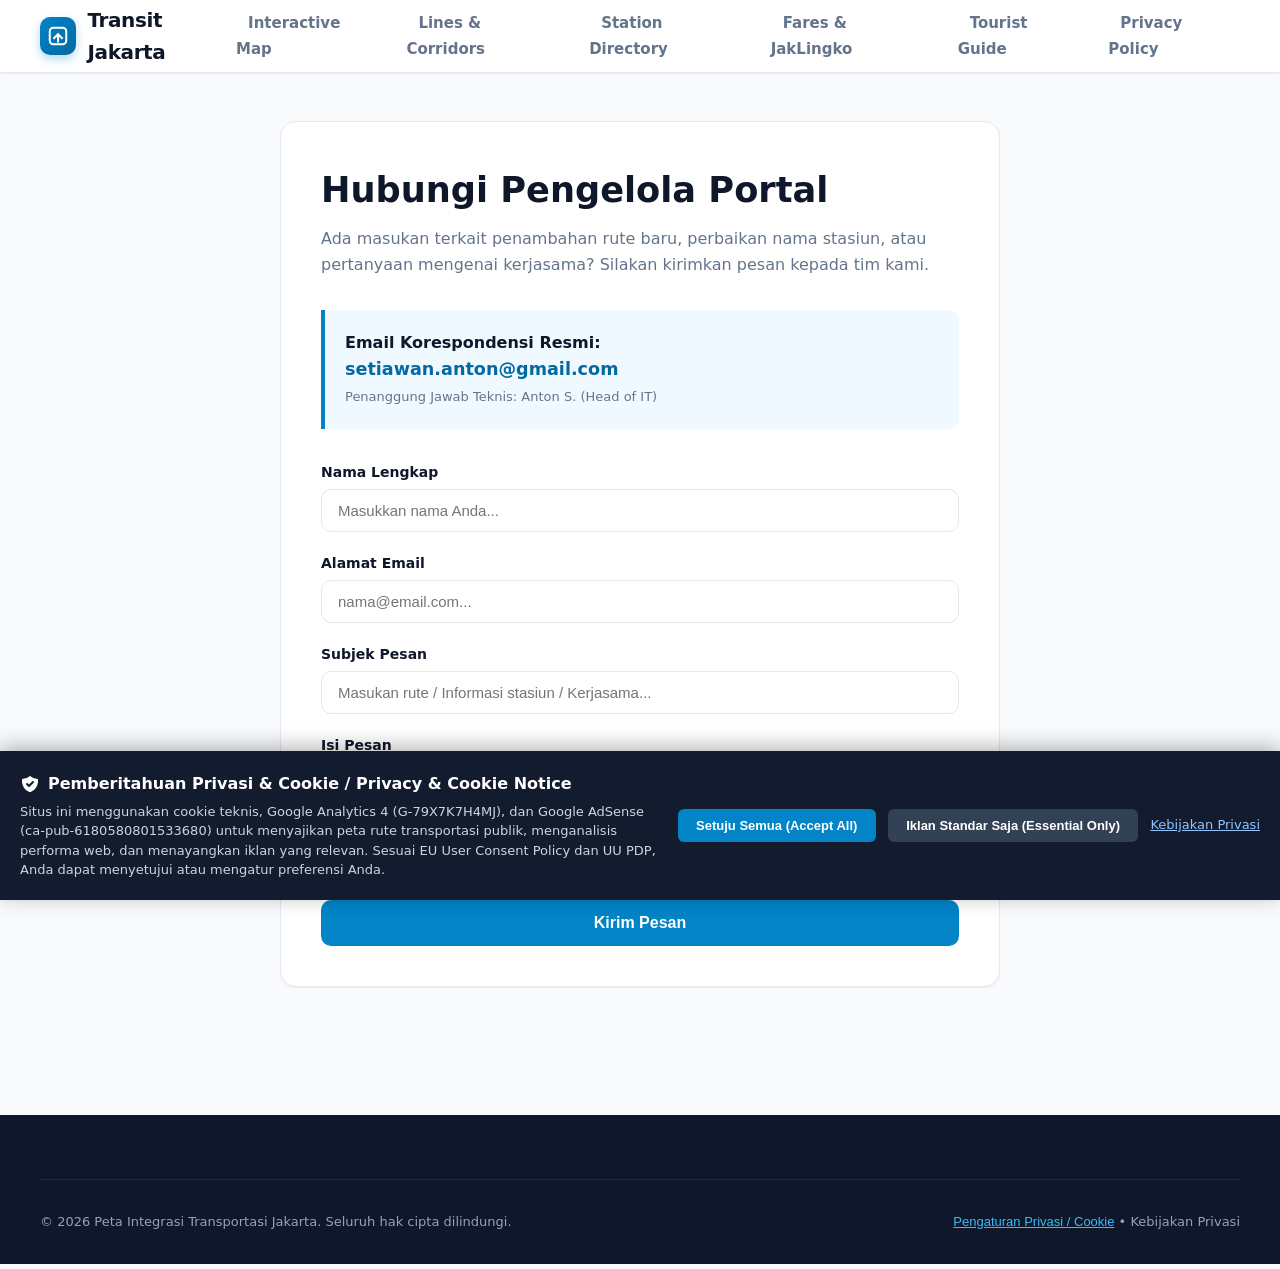
==== contact.html @ 00fa4385 "fix: resolve interactive map menu controls and filter event handlers - Fix syntax error in app.js ca" ====
<!DOCTYPE html>
<html lang="id" dir="ltr">
<head>
  <meta charset="UTF-8">
  <meta name="viewport" content="width=device-width, initial-scale=1.0">
  <title>Hubungi Kami - Peta Integrasi Transportasi Jakarta</title>
  
  <meta name="description" content="Kontak resmi pengelola portal peta integrasi dan rute transportasi umum Jakarta. Kirim pertanyaan, masukan rute, atau konsultasi terkait operasional transit Jabodetabek.">
  <meta name="robots" content="index, follow">
  <link rel="canonical" href="https://jakarta-transit.com/contact.html">

  <!-- Multi-Language SEO hreflang Alternates (10 Languages) -->
  <link rel="alternate" hreflang="x-default" href="https://jakarta-transit.com/contact.html">
  <link rel="alternate" hreflang="id" href="https://jakarta-transit.com/contact.html?lang=id">
  <link rel="alternate" hreflang="en" href="https://jakarta-transit.com/contact.html?lang=en">
  <link rel="alternate" hreflang="zh" href="https://jakarta-transit.com/contact.html?lang=zh">
  <link rel="alternate" hreflang="ja" href="https://jakarta-transit.com/contact.html?lang=ja">
  <link rel="alternate" hreflang="ko" href="https://jakarta-transit.com/contact.html?lang=ko">
  <link rel="alternate" hreflang="ar" href="https://jakarta-transit.com/contact.html?lang=ar">
  <link rel="alternate" hreflang="es" href="https://jakarta-transit.com/contact.html?lang=es">
  <link rel="alternate" hreflang="fr" href="https://jakarta-transit.com/contact.html?lang=fr">
  <link rel="alternate" hreflang="de" href="https://jakarta-transit.com/contact.html?lang=de">
  <link rel="alternate" hreflang="ru" href="https://jakarta-transit.com/contact.html?lang=ru">

  <!-- Google Funding Choices CMP -->
  <script async src="https://fundingchoicesmessages.google.com/i/pub-6180580801533680?ers=1"></script>
  <script>
    (function(){
      function signalGooglefcPresent(){
        if(!window.frames['googlefcPresent']){
          if(document.body){
            var iframe=document.createElement('iframe');
            iframe.style.cssText='width:0;height:0;border:none;';
            iframe.style.display='none';
            iframe.name='googlefcPresent';
            document.body.appendChild(iframe);
          } else {
            setTimeout(signalGooglefcPresent,0);
          }
        }
      }
      signalGooglefcPresent();
    })();
  </script>

  <!-- Google tag (gtag.js) GA4 -->
  <script async src="https://www.googletagmanager.com/gtag/js?id=G-79X7K7H4MJ"></script>
  <script>
    window.dataLayer = window.dataLayer || [];
    function gtag(){dataLayer.push(arguments);}
    gtag('js', new Date());
    gtag('config', 'G-79X7K7H4MJ');
  </script>

  <!-- Google AdSense -->
  <script async src="https://pagead2.googlesyndication.com/pagead/js/adsbygoogle.js?client=ca-pub-6180580801533680" crossorigin="anonymous"></script>

  <link rel="icon" type="image/svg+xml" href="assets/images/favicon.svg">
  <link rel="stylesheet" href="assets/css/main.css">
  <link rel="stylesheet" href="assets/css/rtl.css">
</head>
<body>

  <header class="site-header">
    <div class="container header-inner">
      <a href="index.html" class="logo-link">
        <div class="logo-badge">
          <svg width="22" height="22" fill="none" stroke="currentColor" stroke-width="2.2" viewBox="0 0 24 24" aria-hidden="true"><rect x="3" y="3" width="18" height="18" rx="4"/><path d="M7 15l5-5 5 5M12 10v9"/></svg>
        </div>
        <span>Transit Jakarta</span>
      </a>

      <nav aria-label="Navigasi Utama">
        <ul class="nav-menu">
          <li><a href="index.html#interactive-map-section" class="nav-link" data-i18n="navMap">Peta Interaktif</a></li>
          <li><a href="lines.html" class="nav-link" data-i18n="navLines">Jalur & Koridor</a></li>
          <li><a href="stations.html" class="nav-link" data-i18n="navStations">Daftar Stasiun</a></li>
          <li><a href="fares.html" class="nav-link" data-i18n="navFares">Tarif & JakLingko</a></li>
          <li><a href="tourism.html" class="nav-link" data-i18n="navTourism">Panduan Wisata</a></li>
          <li><a href="privacy-policy.html" class="nav-link" data-i18n="navPrivacy">Kebijakan Privasi</a></li>
        </ul>
      </nav>
    </div>
  </header>

  <main class="container" style="padding: 3rem 1.25rem 4rem; max-width: 760px;">
    <article style="background: white; padding: 2.5rem; border-radius: var(--radius-lg); border: 1px solid var(--border); box-shadow: var(--shadow-sm);">
      <h1 style="font-size: 2.2rem; font-weight: 900; margin-bottom: 0.5rem; color: #0f172a;">Hubungi Pengelola Portal</h1>
      <p style="color: var(--text-muted); line-height: 1.6; margin-bottom: 2rem;">
        Ada masukan terkait penambahan rute baru, perbaikan nama stasiun, atau pertanyaan mengenai kerjasama? Silakan kirimkan pesan kepada tim kami.
      </p>

      <div style="background: #f0f9ff; border-left: 4px solid var(--primary); padding: 1.25rem; border-radius: 0 var(--radius-md) var(--radius-md) 0; margin-bottom: 2rem;">
        <strong>Email Korespondensi Resmi:</strong><br>
        <a href="mailto:setiawan.anton@gmail.com" style="font-size: 1.1rem; font-weight: 700; color: #0369a1;">setiawan.anton@gmail.com</a><br>
        <span style="font-size: 0.813rem; color: var(--text-muted);">Penanggung Jawab Teknis: Anton S. (Head of IT)</span>
      </div>

      <div id="contact-alert-box" style="display:none; padding: 1rem; border-radius: var(--radius-md); background: #dcfce7; color: #166534; font-weight: 600; margin-bottom: 1.5rem;" role="alert"></div>

      <form id="contact-form" style="display: flex; flex-direction: column; gap: 1.25rem;">
        <div>
          <label for="contact-name" style="display: block; font-weight: 700; font-size: 0.875rem; margin-bottom: 0.35rem;">Nama Lengkap</label>
          <input type="text" id="contact-name" name="name" required placeholder="Masukkan nama Anda..." style="width: 100%; padding: 0.75rem 1rem; border: 1px solid var(--border); border-radius: var(--radius-md); font-size: 0.938rem; outline: none;" />
        </div>

        <div>
          <label for="contact-email" style="display: block; font-weight: 700; font-size: 0.875rem; margin-bottom: 0.35rem;">Alamat Email</label>
          <input type="email" id="contact-email" name="email" required placeholder="nama@email.com..." style="width: 100%; padding: 0.75rem 1rem; border: 1px solid var(--border); border-radius: var(--radius-md); font-size: 0.938rem; outline: none;" />
        </div>

        <div>
          <label for="contact-subject" style="display: block; font-weight: 700; font-size: 0.875rem; margin-bottom: 0.35rem;">Subjek Pesan</label>
          <input type="text" id="contact-subject" name="subject" required placeholder="Masukan rute / Informasi stasiun / Kerjasama..." style="width: 100%; padding: 0.75rem 1rem; border: 1px solid var(--border); border-radius: var(--radius-md); font-size: 0.938rem; outline: none;" />
        </div>

        <div>
          <label for="contact-message" style="display: block; font-weight: 700; font-size: 0.875rem; margin-bottom: 0.35rem;">Isi Pesan</label>
          <textarea id="contact-message" name="message" rows="5" required placeholder="Tuliskan pesan detail Anda di sini..." style="width: 100%; padding: 0.75rem 1rem; border: 1px solid var(--border); border-radius: var(--radius-md); font-size: 0.938rem; outline: none; resize: vertical;"></textarea>
        </div>

        <button type="submit" class="btn btn-primary" style="padding: 0.85rem; font-size: 1rem; justify-content: center;">
          Kirim Pesan
        </button>
      </form>
    </article>
  </main>

  <footer class="site-footer">
    <div class="container">
      <div class="footer-bottom">
        <p>© 2026 Peta Integrasi Transportasi Jakarta. Seluruh hak cipta dilindungi.</p>
        <div>
          <button type="button" class="btn-privacy-settings">Pengaturan Privasi / Cookie</button> &bull;
          <a href="privacy-policy.html" style="color: #94a3b8;">Kebijakan Privasi</a>
        </div>
      </div>
    </div>
  </footer>

  <script src="assets/js/i18n.js"></script>
  <script src="assets/js/cmp-adsense.js"></script>
  <script>
    document.addEventListener('DOMContentLoaded', () => {
      const form = document.getElementById('contact-form');
      const alertBox = document.getElementById('contact-alert-box');
      if (form) {
        form.addEventListener('submit', (e) => {
          e.preventDefault();
          if (alertBox) {
            alertBox.textContent = 'Terima kasih! Pesan Anda telah terkirim kepada tim pengelola portal.';
            alertBox.style.display = 'block';
            alertBox.scrollIntoView({ behavior: 'smooth', block: 'nearest' });
          }
          form.reset();
        });
      }
    });
  </script>
</body>
</html>
---- assets/css/main.css ----
/* Jakarta Integrated Public Transit - Design System & Core Stylesheet */
:root {
  --primary: #0284c7;
  --primary-hover: #0369a1;
  --primary-dark: #075985;
  --accent: #d92d20;
  --bg: #f8fafc;
  --bg-card: #ffffff;
  --surface: #ffffff;
  --border: #e2e8f0;
  --border-focus: #38bdf8;
  --text-main: #0f172a;
  --text-muted: #64748b;
  --text-light: #94a3b8;
  --success: #16a34a;
  --warning: #eab308;
  --danger: #dc2626;
  --shadow-sm: 0 1px 2px 0 rgb(0 0 0 / 0.05);
  --shadow-md: 0 4px 6px -1px rgb(0 0 0 / 0.1), 0 2px 4px -2px rgb(0 0 0 / 0.1);
  --shadow-lg: 0 10px 15px -3px rgb(0 0 0 / 0.1), 0 4px 6px -4px rgb(0 0 0 / 0.1);
  --shadow-xl: 0 20px 25px -5px rgb(0 0 0 / 0.1), 0 8px 10px -6px rgb(0 0 0 / 0.1);
  --radius-sm: 6px;
  --radius-md: 10px;
  --radius-lg: 16px;
  --radius-full: 9999px;
  --font-sans: system-ui, -apple-system, BlinkMacSystemFont, 'Segoe UI', Roboto, Helvetica, Arial, sans-serif;
  --container-max: 1240px;
}

* {
  box-sizing: border-box;
  margin: 0;
  padding: 0;
}

body {
  font-family: var(--font-sans);
  background-color: var(--bg);
  color: var(--text-main);
  line-height: 1.6;
  -webkit-font-smoothing: antialiased;
  -moz-osx-font-smoothing: grayscale;
}

a {
  color: var(--primary);
  text-decoration: none;
  transition: color 0.15s ease;
}

a:hover {
  color: var(--primary-hover);
}

:focus-visible {
  outline: 2px solid var(--primary);
  outline-offset: 2px;
}

/* Accessibility screen-reader only utility */
.sr-only {
  position: absolute;
  width: 1px;
  height: 1px;
  padding: 0;
  margin: -1px;
  overflow: hidden;
  clip: rect(0, 0, 0, 0);
  white-space: nowrap;
  border-width: 0;
}

.container {
  max-width: var(--container-max);
  margin: 0 auto;
  padding: 0 1.25rem;
}

/* Header & Navigation Bar */
.site-header {
  background-color: rgba(255, 255, 255, 0.95);
  backdrop-filter: blur(12px);
  border-bottom: 1px solid var(--border);
  position: sticky;
  top: 0;
  z-index: 1000;
  box-shadow: var(--shadow-sm);
}

.header-inner {
  display: flex;
  align-items: center;
  justify-content: space-between;
  height: 72px;
}

.logo-link {
  display: flex;
  align-items: center;
  gap: 0.75rem;
  color: var(--text-main);
  font-weight: 800;
  font-size: 1.25rem;
  letter-spacing: -0.02em;
}

.logo-badge {
  background: linear-gradient(135deg, #0284c7 0%, #0369a1 100%);
  color: white;
  width: 38px;
  height: 38px;
  border-radius: var(--radius-md);
  display: flex;
  align-items: center;
  justify-content: center;
  box-shadow: 0 4px 10px rgba(2, 132, 199, 0.3);
}

.nav-menu {
  display: flex;
  align-items: center;
  gap: 1.5rem;
  list-style: none;
}

.nav-link {
  color: var(--text-muted);
  font-weight: 600;
  font-size: 0.938rem;
  padding: 0.5rem 0.75rem;
  border-radius: var(--radius-sm);
  transition: all 0.2s ease;
}

.nav-link:hover, .nav-link.active {
  color: var(--primary);
  background-color: #f0f9ff;
}

/* Language Selector Dropdown */
.lang-dropdown-wrapper {
  position: relative;
}

.lang-current-btn {
  display: flex;
  align-items: center;
  gap: 0.5rem;
  background: #f1f5f9;
  border: 1px solid var(--border);
  padding: 0.5rem 0.85rem;
  border-radius: var(--radius-full);
  font-size: 0.875rem;
  font-weight: 600;
  cursor: pointer;
  transition: background-color 0.2s;
}

.lang-current-btn:hover {
  background: #e2e8f0;
}

.lang-dropdown-menu {
  position: absolute;
  right: 0;
  top: calc(100% + 8px);
  background: white;
  border: 1px solid var(--border);
  border-radius: var(--radius-md);
  box-shadow: var(--shadow-xl);
  padding: 0.5rem;
  width: 220px;
  display: none;
  z-index: 1001;
  grid-template-columns: 1fr;
  max-height: 340px;
  overflow-y: auto;
}

.lang-dropdown-menu.show {
  display: block;
}

.lang-item-btn {
  display: flex;
  align-items: center;
  gap: 0.75rem;
  width: 100%;
  padding: 0.55rem 0.75rem;
  border: none;
  background: none;
  font-size: 0.875rem;
  font-weight: 500;
  color: var(--text-main);
  border-radius: var(--radius-sm);
  cursor: pointer;
  text-align: left;
  transition: background 0.15s;
}

.lang-item-btn:hover, .lang-item-btn.active {
  background: #f0f9ff;
  color: var(--primary);
  font-weight: 700;
}

/* Mobile Nav Toggle */
.mobile-toggle-btn {
  display: none;
  background: none;
  border: none;
  cursor: pointer;
  padding: 0.5rem;
  color: var(--text-main);
}

/* Hero Section */
.hero-section {
  background: linear-gradient(180deg, #f0f9ff 0%, #f8fafc 100%);
  padding: 3rem 0 2rem;
  border-bottom: 1px solid var(--border);
}

.hero-content {
  text-align: center;
  max-width: 820px;
  margin: 0 auto;
}

.hero-badge {
  display: inline-flex;
  align-items: center;
  gap: 0.5rem;
  background-color: #e0f2fe;
  color: #0369a1;
  font-weight: 700;
  font-size: 0.813rem;
  text-transform: uppercase;
  letter-spacing: 0.05em;
  padding: 0.35rem 0.9rem;
  border-radius: var(--radius-full);
  margin-bottom: 1rem;
}

.hero-title {
  font-size: 2.35rem;
  font-weight: 900;
  line-height: 1.2;
  letter-spacing: -0.03em;
  color: #0f172a;
  margin-bottom: 1rem;
}

.hero-subtitle {
  font-size: 1.125rem;
  color: var(--text-muted);
  line-height: 1.6;
  margin-bottom: 2rem;
}

/* Route Planner Card Widget */
.route-planner-widget {
  background: var(--surface);
  border-radius: var(--radius-lg);
  box-shadow: var(--shadow-lg);
  border: 1px solid var(--border);
  padding: 1.75rem;
  margin-top: 1.5rem;
  text-align: left;
}

.planner-form-grid {
  display: grid;
  grid-template-columns: 1fr auto 1fr auto;
  gap: 1rem;
  align-items: center;
}

.input-group {
  display: flex;
  flex-direction: column;
  gap: 0.35rem;
}

.input-label {
  font-size: 0.813rem;
  font-weight: 700;
  color: var(--text-muted);
  display: flex;
  align-items: center;
  gap: 0.35rem;
}

.station-select {
  width: 100%;
  padding: 0.85rem 1rem;
  border-radius: var(--radius-md);
  border: 1px solid var(--border);
  font-size: 0.938rem;
  font-weight: 600;
  background-color: #f8fafc;
  color: var(--text-main);
  outline: none;
  transition: all 0.2s ease;
  appearance: none;
  background-image: url("data:image/svg+xml;charset=UTF-8,%3csvg xmlns='http://www.w3.org/2000/svg' viewBox='0 0 24 24' fill='none' stroke='%2364748b' stroke-width='2' stroke-linecap='round' stroke-linejoin='round'%3e%3cpolyline points='6 9 12 15 18 9'%3e%3c/polyline%3e%3c/svg%3e");
  background-repeat: no-repeat;
  background-position: right 1rem center;
  background-size: 1.1em;
}

.station-select:focus {
  border-color: var(--primary);
  background-color: white;
  box-shadow: 0 0 0 3px rgba(2, 132, 199, 0.15);
}

.btn-swap {
  background: #f1f5f9;
  border: 1px solid var(--border);
  color: var(--text-muted);
  border-radius: var(--radius-full);
  width: 44px;
  height: 44px;
  display: flex;
  align-items: center;
  justify-content: center;
  cursor: pointer;
  margin-top: 1.25rem;
  transition: all 0.2s;
}

.btn-swap:hover {
  background: #e2e8f0;
  color: var(--text-main);
  transform: rotate(180deg);
}

.btn-search-route {
  background: linear-gradient(135deg, #0284c7 0%, #0369a1 100%);
  color: white;
  border: none;
  font-weight: 700;
  font-size: 1rem;
  padding: 0.85rem 1.75rem;
  border-radius: var(--radius-md);
  cursor: pointer;
  display: flex;
  align-items: center;
  gap: 0.5rem;
  margin-top: 1.25rem;
  box-shadow: 0 4px 12px rgba(2, 132, 199, 0.35);
  transition: all 0.2s ease;
}

.btn-search-route:hover {
  background: linear-gradient(135deg, #0369a1 0%, #075985 100%);
  transform: translateY(-1px);
}

/* Quick destination chips */
.quick-destinations {
  display: flex;
  align-items: center;
  flex-wrap: wrap;
  gap: 0.5rem;
  margin-top: 1rem;
  padding-top: 1rem;
  border-top: 1px solid var(--border);
  font-size: 0.813rem;
}

.quick-label {
  color: var(--text-muted);
  font-weight: 700;
}

.chip-btn {
  background: #f1f5f9;
  border: 1px solid var(--border);
  border-radius: var(--radius-full);
  padding: 0.25rem 0.75rem;
  font-size: 0.813rem;
  font-weight: 600;
  color: var(--text-main);
  cursor: pointer;
  transition: all 0.15s;
}

.chip-btn:hover {
  background: #e0f2fe;
  color: var(--primary);
  border-color: #7dd3fc;
}

/* Route Result Panel */
.route-result-container {
  display: none;
  margin-top: 1.5rem;
  background: #f8fafc;
  border-radius: var(--radius-md);
  border: 1px solid var(--border);
  padding: 1.5rem;
  animation: fadeIn 0.3s ease;
}

.route-result-container.show {
  display: block;
}

.route-summary-bar {
  display: flex;
  align-items: center;
  justify-content: space-between;
  flex-wrap: wrap;
  gap: 1rem;
  padding-bottom: 1rem;
  border-bottom: 1px solid var(--border);
  margin-bottom: 1.25rem;
}

.stat-item {
  display: flex;
  flex-direction: column;
}

.stat-label {
  font-size: 0.75rem;
  font-weight: 700;
  color: var(--text-muted);
  text-transform: uppercase;
}

.stat-value {
  font-size: 1.25rem;
  font-weight: 800;
  color: var(--text-main);
}

/* Route timeline steps */
.route-steps-timeline {
  list-style: none;
  position: relative;
  padding-left: 2rem;
}

.route-steps-timeline::before {
  content: '';
  position: absolute;
  left: 9px;
  top: 8px;
  bottom: 8px;
  width: 3px;
  background: #cbd5e1;
}

.route-step-item {
  position: relative;
  margin-bottom: 1.25rem;
}

.route-step-item:last-child {
  margin-bottom: 0;
}

.step-marker {
  position: absolute;
  left: -2rem;
  top: 2px;
  width: 22px;
  height: 22px;
  border-radius: 50%;
  background: white;
  border: 3px solid var(--primary);
  display: flex;
  align-items: center;
  justify-content: center;
  z-index: 2;
}

.step-marker.origin {
  border-color: var(--success);
  background: var(--success);
}

.step-marker.dest {
  border-color: var(--danger);
  background: var(--danger);
}

.step-marker.transfer {
  border-color: var(--warning);
}

.step-body {
  background: white;
  padding: 0.85rem 1rem;
  border-radius: var(--radius-sm);
  border: 1px solid var(--border);
}

.step-action-title {
  font-weight: 700;
  font-size: 0.938rem;
  margin-bottom: 0.25rem;
}

.step-subtext {
  font-size: 0.813rem;
  color: var(--text-muted);
}

/* Filter Badges Bar */
.mode-filters-bar {
  display: flex;
  align-items: center;
  gap: 0.5rem;
  overflow-x: auto;
  padding: 1rem 0;
  margin-bottom: 1rem;
  scrollbar-width: thin;
}

.filter-btn {
  background: white;
  border: 1px solid var(--border);
  padding: 0.5rem 1rem;
  border-radius: var(--radius-full);
  font-size: 0.875rem;
  font-weight: 700;
  color: var(--text-main);
  cursor: pointer;
  white-space: nowrap;
  display: flex;
  align-items: center;
  gap: 0.5rem;
  transition: all 0.15s ease;
}

.filter-btn:hover {
  border-color: var(--primary);
  background: #f0f9ff;
}

.filter-btn.active {
  background: #0f172a;
  color: white;
  border-color: #0f172a;
}

.badge-dot {
  width: 9px;
  height: 9px;
  border-radius: 50%;
  display: inline-block;
}

/* Section Common Styles */
.section {
  padding: 3.5rem 0;
}

.section-alt {
  background-color: #f1f5f9;
}

.section-header {
  margin-bottom: 2.25rem;
}

.section-title {
  font-size: 1.85rem;
  font-weight: 800;
  letter-spacing: -0.02em;
  color: var(--text-main);
  margin-bottom: 0.5rem;
}

.section-desc {
  font-size: 1rem;
  color: var(--text-muted);
}

/* Transit Hubs Grid */
.hubs-grid {
  display: grid;
  grid-template-columns: repeat(auto-fill, minmax(360px, 1fr));
  gap: 1.5rem;
}

.hub-card {
  background: var(--surface);
  border-radius: var(--radius-lg);
  border: 1px solid var(--border);
  padding: 1.5rem;
  box-shadow: var(--shadow-sm);
  transition: transform 0.2s ease, box-shadow 0.2s ease;
  display: flex;
  flex-direction: column;
}

.hub-card:hover {
  transform: translateY(-3px);
  box-shadow: var(--shadow-md);
  border-color: #cbd5e1;
}

.hub-header {
  display: flex;
  align-items: flex-start;
  justify-content: space-between;
  margin-bottom: 0.75rem;
}

.hub-name {
  font-size: 1.15rem;
  font-weight: 800;
  color: var(--text-main);
}

.hub-location {
  font-size: 0.813rem;
  color: var(--text-muted);
  margin-top: 0.15rem;
}

.hub-modes-list {
  display: flex;
  flex-wrap: wrap;
  gap: 0.35rem;
  margin: 0.75rem 0;
}

.mode-badge {
  font-size: 0.75rem;
  font-weight: 700;
  padding: 0.2rem 0.6rem;
  border-radius: var(--radius-full);
  background: #f1f5f9;
  color: var(--text-main);
}

.badge-mrt { background: #fee2e2; color: #b91c1c; }
.badge-lrt { background: #e0f2fe; color: #0369a1; }
.badge-krl { background: #dbeafe; color: #1d4ed8; }
.badge-whoosh { background: #ffe4e6; color: #881337; }
.badge-air, .badge-kabandara { background: #e0e7ff; color: #3730a3; }
.badge-tj, .badge-transjakarta { background: #ffedd5; color: #c2410c; }

.hub-desc {
  font-size: 0.875rem;
  color: var(--text-muted);
  line-height: 1.5;
  margin-bottom: 1rem;
  flex-grow: 1;
}

.hub-transfers-label {
  font-size: 0.75rem;
  font-weight: 700;
  text-transform: uppercase;
  color: var(--text-muted);
  margin-bottom: 0.35rem;
}

.hub-transfers-tags {
  display: flex;
  flex-wrap: wrap;
  gap: 0.35rem;
}

.transfer-tag {
  font-size: 0.75rem;
  background: #f8fafc;
  border: 1px solid var(--border);
  padding: 0.2rem 0.5rem;
  border-radius: var(--radius-sm);
  color: #334155;
}

/* Tourism Landmark Cards */
.tourism-grid {
  display: grid;
  grid-template-columns: repeat(auto-fill, minmax(340px, 1fr));
  gap: 1.5rem;
}

.tourism-card {
  background: white;
  border-radius: var(--radius-lg);
  border: 1px solid var(--border);
  padding: 1.5rem;
  box-shadow: var(--shadow-sm);
  display: flex;
  flex-direction: column;
}

.tourism-category {
  font-size: 0.75rem;
  font-weight: 800;
  text-transform: uppercase;
  color: var(--primary);
  letter-spacing: 0.05em;
  margin-bottom: 0.35rem;
}

.tourism-title {
  font-size: 1.15rem;
  font-weight: 800;
  color: var(--text-main);
  margin-bottom: 0.5rem;
}

.tourism-desc {
  font-size: 0.875rem;
  color: var(--text-muted);
  margin-bottom: 1rem;
  flex-grow: 1;
}

.tourism-transit-box {
  background: #f0f9ff;
  border-left: 3px solid var(--primary);
  padding: 0.75rem;
  border-radius: 0 var(--radius-sm) var(--radius-sm) 0;
  font-size: 0.813rem;
  color: #0369a1;
  font-weight: 600;
}

/* Google AdSense Responsive Wrapper (Valuable Inventory & No-CLS Guaranteed) */
.ad-slot-wrapper {
  margin: 2rem 0;
  padding: 0.5rem;
  background: #f8fafc;
  border: 1px dashed var(--border);
  border-radius: var(--radius-md);
  text-align: center;
  overflow: hidden;
  min-height: 100px;
  display: flex;
  flex-direction: column;
  align-items: center;
  justify-content: center;
}

.ad-label {
  font-size: 0.688rem;
  text-transform: uppercase;
  letter-spacing: 0.08em;
  color: var(--text-light);
  margin-bottom: 0.35rem;
}

/* Consent Management Platform Banner (Funding Choices & GDPR/UU PDP) */
.cmp-consent-banner {
  position: fixed;
  bottom: 0;
  left: 0;
  right: 0;
  background: rgba(15, 23, 42, 0.98);
  color: white;
  padding: 1.25rem;
  z-index: 9999;
  box-shadow: 0 -4px 20px rgba(0, 0, 0, 0.3);
  backdrop-filter: blur(8px);
}

.cmp-content {
  max-width: var(--container-max);
  margin: 0 auto;
  display: flex;
  align-items: center;
  justify-content: space-between;
  flex-wrap: wrap;
  gap: 1.25rem;
}

.cmp-text {
  flex: 1 1 500px;
}

.cmp-title {
  font-weight: 700;
  font-size: 1rem;
  display: flex;
  align-items: center;
  gap: 0.5rem;
  margin-bottom: 0.35rem;
}

.cmp-text p {
  font-size: 0.813rem;
  line-height: 1.5;
  color: #cbd5e1;
}

.cmp-actions {
  display: flex;
  align-items: center;
  gap: 0.75rem;
  flex-wrap: wrap;
}

.cmp-btn {
  padding: 0.55rem 1.15rem;
  border-radius: var(--radius-sm);
  font-size: 0.813rem;
  font-weight: 700;
  cursor: pointer;
  border: none;
  transition: all 0.15s;
}

.cmp-btn-primary {
  background: var(--primary);
  color: white;
}

.cmp-btn-primary:hover {
  background: var(--primary-hover);
}

.cmp-btn-secondary {
  background: #334155;
  color: white;
}

.cmp-btn-secondary:hover {
  background: #475569;
}

.cmp-link {
  color: #93c5fd;
  font-size: 0.813rem;
  text-decoration: underline;
}

/* Modal Dialogs */
.modal-backdrop {
  position: fixed;
  inset: 0;
  background: rgba(15, 23, 42, 0.6);
  backdrop-filter: blur(4px);
  display: none;
  align-items: center;
  justify-content: center;
  z-index: 10000;
  padding: 1.25rem;
}

.modal-backdrop.active {
  display: flex;
}

.modal-dialog {
  background: white;
  border-radius: var(--radius-lg);
  max-width: 600px;
  width: 100%;
  max-height: 90vh;
  overflow-y: auto;
  box-shadow: var(--shadow-xl);
  border: 1px solid var(--border);
  animation: modalPop 0.2s ease;
}

.modal-header {
  display: flex;
  align-items: center;
  justify-content: space-between;
  padding: 1.25rem 1.5rem;
  border-bottom: 1px solid var(--border);
}

.modal-title {
  font-size: 1.25rem;
  font-weight: 800;
}

.modal-close {
  background: none;
  border: none;
  font-size: 1.75rem;
  cursor: pointer;
  color: var(--text-muted);
  line-height: 1;
}

.modal-body {
  padding: 1.5rem;
}

.modal-actions {
  display: flex;
  justify-content: flex-end;
  gap: 0.75rem;
  padding: 1rem 1.5rem;
  background: #f8fafc;
  border-top: 1px solid var(--border);
  border-radius: 0 0 var(--radius-lg) var(--radius-lg);
}

/* Preference Item in Privacy Modal */
.preference-item {
  display: flex;
  justify-content: space-between;
  align-items: center;
  gap: 1rem;
  padding: 1rem 0;
  border-bottom: 1px solid var(--border);
}

.pref-label {
  display: flex;
  flex-direction: column;
}

.pref-desc {
  font-size: 0.813rem;
  color: var(--text-muted);
}

.pref-footer-note {
  margin-top: 1.25rem;
  font-size: 0.813rem;
  color: var(--text-muted);
}

/* Buttons */
.btn {
  display: inline-flex;
  align-items: center;
  gap: 0.5rem;
  font-weight: 700;
  font-size: 0.875rem;
  padding: 0.6rem 1.25rem;
  border-radius: var(--radius-md);
  border: none;
  cursor: pointer;
  transition: all 0.2s ease;
}

.btn-primary {
  background: var(--primary);
  color: white;
}

.btn-primary:hover {
  background: var(--primary-hover);
}

.btn-secondary {
  background: #f1f5f9;
  color: var(--text-main);
  border: 1px solid var(--border);
}

.btn-secondary:hover {
  background: #e2e8f0;
}

.btn-secondary.active {
  background: var(--primary);
  color: #ffffff;
  border-color: var(--primary);
}

/* Footer */
.site-footer {
  background: #0f172a;
  color: #94a3b8;
  padding: 4rem 0 2rem;
  margin-top: 4rem;
}

.footer-grid {
  display: grid;
  grid-template-columns: 2fr 1fr 1fr 1.5fr;
  gap: 2.5rem;
  margin-bottom: 3rem;
}

.footer-brand h4 {
  color: white;
  font-size: 1.25rem;
  margin-bottom: 0.75rem;
}

.footer-brand p {
  font-size: 0.875rem;
  line-height: 1.6;
}

.footer-col h5 {
  color: white;
  font-size: 0.938rem;
  margin-bottom: 1rem;
  font-weight: 700;
}

.footer-links {
  list-style: none;
  display: flex;
  flex-direction: column;
  gap: 0.5rem;
}

.footer-links a {
  color: #94a3b8;
  font-size: 0.875rem;
}

.footer-links a:hover {
  color: white;
}

.footer-bottom {
  padding-top: 2rem;
  border-top: 1px solid #1e293b;
  display: flex;
  justify-content: space-between;
  align-items: center;
  flex-wrap: wrap;
  gap: 1rem;
  font-size: 0.813rem;
}

.btn-privacy-settings {
  background: none;
  border: none;
  color: #38bdf8;
  cursor: pointer;
  text-decoration: underline;
  font-size: 0.813rem;
}

@keyframes fadeIn {
  from { opacity: 0; transform: translateY(6px); }
  to { opacity: 1; transform: translateY(0); }
}

@keyframes modalPop {
  from { opacity: 0; transform: scale(0.96); }
  to { opacity: 1; transform: scale(1); }
}

/* Responsive Breakpoints */
@media (max-width: 992px) {
  .planner-form-grid {
    grid-template-columns: 1fr;
  }
  .btn-swap {
    margin: -0.5rem auto;
  }
  .btn-search-route {
    margin-top: 0.5rem;
    width: 100%;
    justify-content: center;
  }
  .footer-grid {
    grid-template-columns: 1fr 1fr;
  }
}

@media (max-width: 768px) {
  .hero-title {
    font-size: 1.75rem;
  }
  .nav-menu {
    display: none;
  }
  .mobile-toggle-btn {
    display: block;
  }
  .nav-menu.mobile-active {
    display: flex;
    flex-direction: column;
    position: absolute;
    top: 72px;
    left: 0;
    right: 0;
    background: white;
    padding: 1.5rem;
    box-shadow: var(--shadow-lg);
    border-bottom: 1px solid var(--border);
  }
  .footer-grid {
    grid-template-columns: 1fr;
  }
}
---- assets/css/rtl.css ----
/* Right-to-Left (RTL) Layout Enhancements for Arabic */

body.rtl-layout {
  direction: rtl;
  text-align: right;
}

body.rtl-layout .planner-form-grid {
  direction: rtl;
}

body.rtl-layout .route-steps-timeline {
  padding-left: 0;
  padding-right: 2rem;
}

body.rtl-layout .route-steps-timeline::before {
  left: auto;
  right: 9px;
}

body.rtl-layout .step-marker {
  left: auto;
  right: -2rem;
}

body.rtl-layout .station-select {
  background-position: left 1rem center;
  text-align: right;
}

body.rtl-layout .lang-dropdown-menu {
  right: auto;
  left: 0;
}

body.rtl-layout .map-view-switcher {
  left: auto;
  right: 1rem;
}

body.rtl-layout .map-controls {
  right: auto;
  left: 1rem;
}

body.rtl-layout .tourism-transit-box {
  border-left: none;
  border-right: 3px solid var(--primary);
  border-radius: var(--radius-sm) 0 0 var(--radius-sm);
}

body.rtl-layout .transfer-item,
body.rtl-layout .nearby-item {
  padding-left: 0;
  padding-right: 1.25rem;
}

body.rtl-layout .transfer-item::before,
body.rtl-layout .nearby-item::before {
  left: auto;
  right: 0;
}

body.rtl-layout .modal-actions {
  justify-content: flex-start;
}
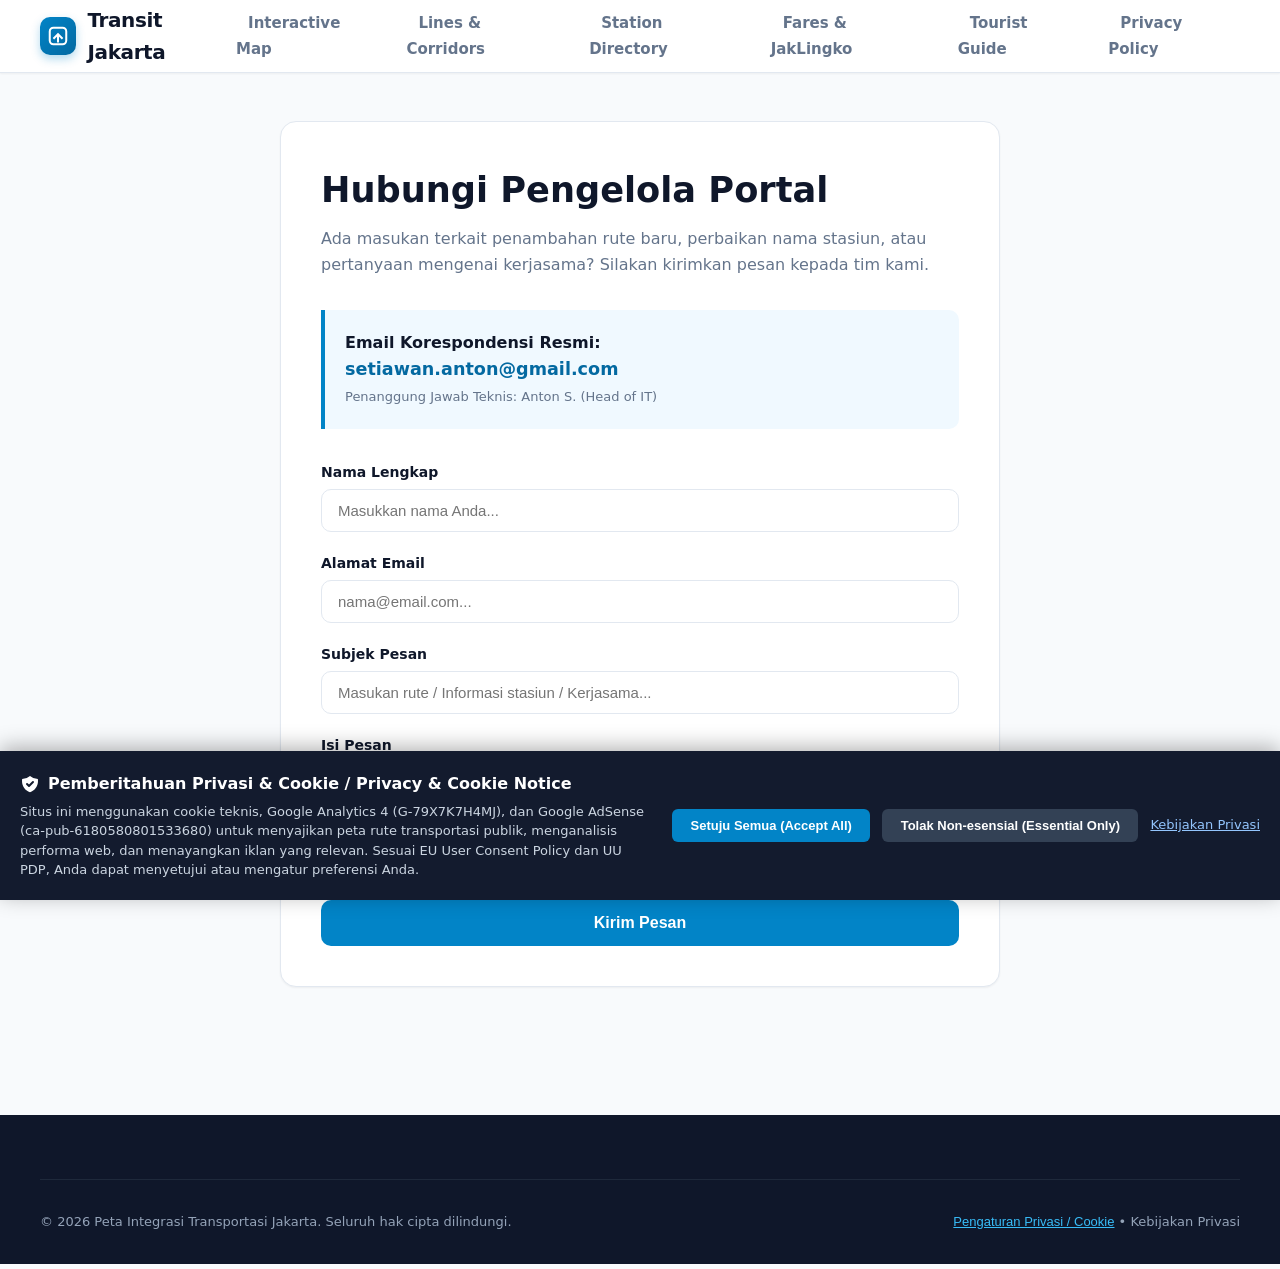
==== commit 75706922: "Measure route searches with consent-aware analytics" ====
--- a/contact.html
+++ b/contact.html
@@ -1,26 +1,15 @@
 <!DOCTYPE html>
 <html lang="id" dir="ltr">
 <head>
+  <script src="assets/js/consent-bootstrap.js"></script>
   <meta charset="UTF-8">
   <meta name="viewport" content="width=device-width, initial-scale=1.0">
   <title>Hubungi Kami - Peta Integrasi Transportasi Jakarta</title>
   
   <meta name="description" content="Kontak resmi pengelola portal peta integrasi dan rute transportasi umum Jakarta. Kirim pertanyaan, masukan rute, atau konsultasi terkait operasional transit Jabodetabek.">
   <meta name="robots" content="index, follow">
-  <link rel="canonical" href="https://jakarta-transit.com/contact.html">
+  <link rel="canonical" href="https://rute.vijeron.com/contact">
 
-  <!-- Multi-Language SEO hreflang Alternates (10 Languages) -->
-  <link rel="alternate" hreflang="x-default" href="https://jakarta-transit.com/contact.html">
-  <link rel="alternate" hreflang="id" href="https://jakarta-transit.com/contact.html?lang=id">
-  <link rel="alternate" hreflang="en" href="https://jakarta-transit.com/contact.html?lang=en">
-  <link rel="alternate" hreflang="zh" href="https://jakarta-transit.com/contact.html?lang=zh">
-  <link rel="alternate" hreflang="ja" href="https://jakarta-transit.com/contact.html?lang=ja">
-  <link rel="alternate" hreflang="ko" href="https://jakarta-transit.com/contact.html?lang=ko">
-  <link rel="alternate" hreflang="ar" href="https://jakarta-transit.com/contact.html?lang=ar">
-  <link rel="alternate" hreflang="es" href="https://jakarta-transit.com/contact.html?lang=es">
-  <link rel="alternate" hreflang="fr" href="https://jakarta-transit.com/contact.html?lang=fr">
-  <link rel="alternate" hreflang="de" href="https://jakarta-transit.com/contact.html?lang=de">
-  <link rel="alternate" hreflang="ru" href="https://jakarta-transit.com/contact.html?lang=ru">
 
   <!-- Google Funding Choices CMP -->
   <script async src="https://fundingchoicesmessages.google.com/i/pub-6180580801533680?ers=1"></script>
@@ -52,13 +41,13 @@
     gtag('config', 'G-79X7K7H4MJ');
   </script>
 
-  <!-- Google AdSense -->
-  <script async src="https://pagead2.googlesyndication.com/pagead/js/adsbygoogle.js?client=ca-pub-6180580801533680" crossorigin="anonymous"></script>
 
-  <link rel="icon" type="image/svg+xml" href="assets/images/favicon.svg">
+
+  <link rel="icon" type="image/png" href="https://vijeron.com/assets/vijeron-mark.png">
   <link rel="stylesheet" href="assets/css/main.css">
   <link rel="stylesheet" href="assets/css/rtl.css">
-</head>
+<script defer src="https://vijeron.com/assets/vijeron-share.js"></script>
+  <script defer src="https://vijeron.com/assets/vijeron-brand.js"></script></head>
 <body>
 
   <header class="site-header">
--- a/assets/css/main.css
+++ b/assets/css/main.css
@@ -584,7 +584,7 @@
 /* Transit Hubs Grid */
 .hubs-grid {
   display: grid;
-  grid-template-columns: repeat(auto-fill, minmax(360px, 1fr));
+  grid-template-columns: repeat(auto-fill, minmax(min(360px, 100%), 1fr));
   gap: 1.5rem;
 }
 
@@ -681,7 +681,7 @@
 /* Tourism Landmark Cards */
 .tourism-grid {
   display: grid;
-  grid-template-columns: repeat(auto-fill, minmax(340px, 1fr));
+  grid-template-columns: repeat(auto-fill, minmax(min(340px, 100%), 1fr));
   gap: 1.5rem;
 }
 
